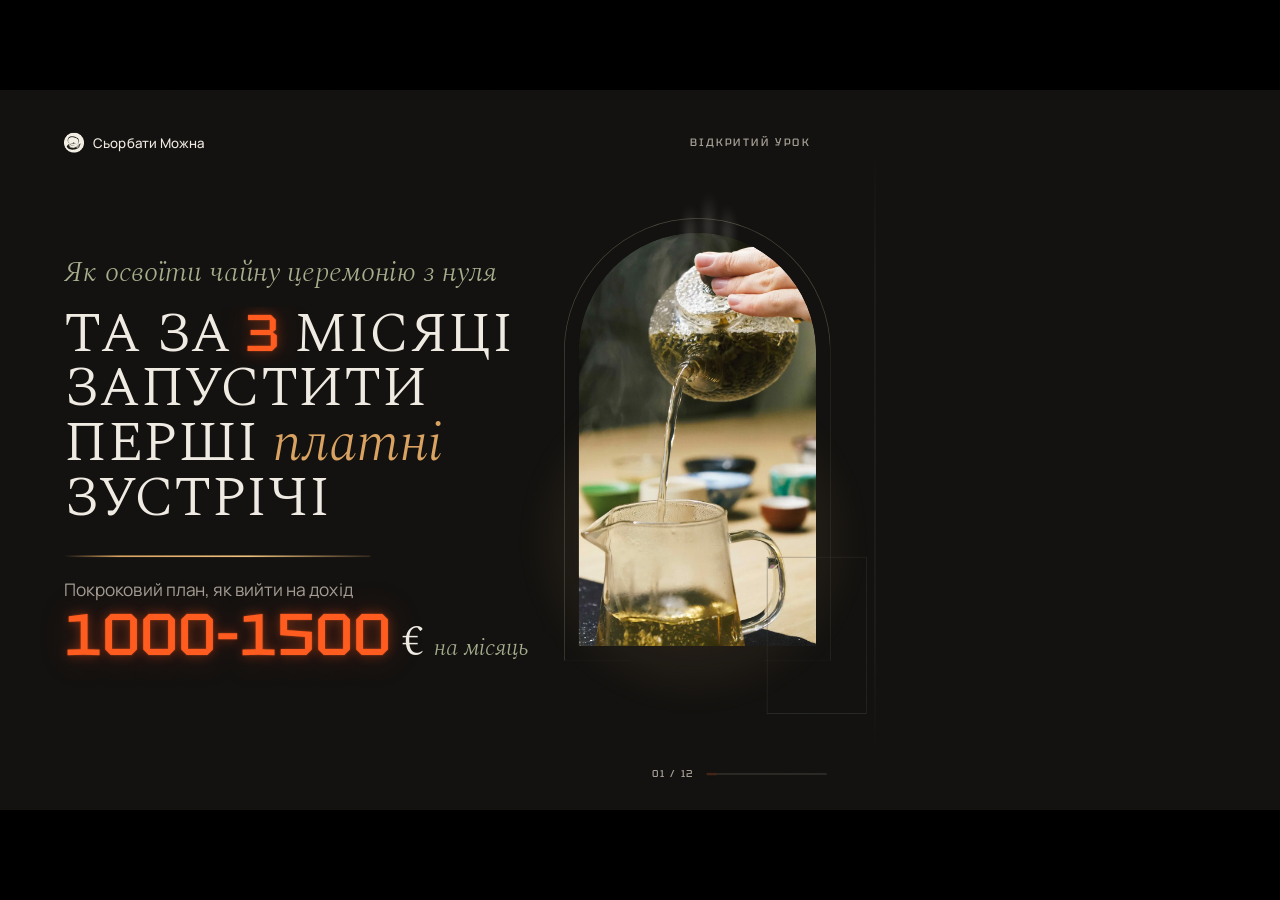
==== presentation/index.html @ bf758276 "Sales presentation at /presentation (login only) 12-slide HTML deck for the course owner's sales web" ====
<!doctype html>
<html lang="uk">
<head>
<meta charset="utf-8">
<meta name="viewport" content="width=device-width, initial-scale=1">
<title>Чайна церемонія · відкритий урок</title>
<link rel="icon" href="../assets/favicon-32.png">
<link rel="preconnect" href="https://fonts.googleapis.com">
<link rel="preconnect" href="https://fonts.gstatic.com" crossorigin>
<link href="https://fonts.googleapis.com/css2?family=Spectral:ital,wght@0,300;0,400;1,300;1,400&family=Manrope:wght@400;500;600&family=Tektur:wght@400;500&display=swap" rel="stylesheet">
<link rel="stylesheet" href="deck.css">
</head>
<body>
<main class="stage">

  <!-- 01 · Обіцянка -->
  <section class="slide dark s-title">
    <div class="halo"></div>
    <div class="content">
      <header class="top a-fade" style="--d:.1s">
        <span class="brand"><img src="../assets/favicon-32.png" alt="">Сьорбати Можна</span>
        <span class="label">Відкритий урок</span>
      </header>

      <div class="copy">
        <p class="kicker"><span class="ln"><span>Як освоїти чайну церемонію з нуля</span></span></p>
        <h1>
          <span class="ln"><span style="--d:.15s">та за <span class="num a-flick" style="--d:1.2s">3</span> місяці</span></span>
          <span class="ln"><span style="--d:.3s">запустити</span></span>
          <span class="ln"><span style="--d:.45s">перші <em>платні</em></span></span>
          <span class="ln"><span style="--d:.6s">зустрічі</span></span>
        </h1>
        <div class="pour"></div>
        <p class="plan a-fade" style="--d:1.3s">Покроковий план, як вийти на дохід</p>
        <div class="amount a-fade" style="--d:1.55s">
          <span class="num a-flick" style="--d:1.9s">1000–1500</span><span class="cur">€</span><span class="per">на місяць</span>
        </div>
      </div>

      <div class="arch-line a-fade" style="--d:.9s"></div>
      <figure class="arch"><img src="../assets/img/p04.webp" alt=""></figure>
      <div class="steam"><span></span><span></span><span></span></div>
      <img class="ink sprig" src="img/sprig-4.png" alt="">
    </div>
    <div class="video-zone"></div>
  </section>

  <!-- 02 · Сценарій 1: чай як хобі -->
  <section class="slide dark scn s-cold">
    <div class="content">
      <header class="top a-fade">
        <span class="brand"><img src="../assets/favicon-32.png" alt="">Сьорбати Можна</span>
      </header>
      <div class="copy">
        <p class="label a-fade" style="--d:.1s"><span class="num">01</span>Сценарій перший</p>
        <h2><span class="ln"><span style="--d:.15s">Уяви <em>сценарій</em></span></span></h2>
        <ol class="lines">
          <li data-step><i class="mk"></i><p>Купуєш чай, обираєш красивий посуд, пробуєш нові смаки.</p></li>
          <li data-step><i class="mk"></i><p>Чаюєш сама або пригощаєш друзів.</p></li>
          <li data-step><i class="mk"></i><p>Іноді показуєш це в Instagram.</p></li>
          <li data-step class="hit"><i class="mk"></i><p>Але замовлень на чайні церемонії немає.</p></li>
          <li data-step><i class="mk"></i><p>Незрозуміло, що запропонувати людям, за яку ціну та як знайти гостей.</p></li>
        </ol>
      </div>
      <figure class="photo"><img src="../assets/img/p01.webp" alt=""></figure>
      <div class="zero" data-step><span>Дохід з чаю</span><b>0 €</b></div>
    </div>
    <div class="video-zone"></div>
  </section>

  <!-- 03 · Сценарій 2: платні церемонії -->
  <section class="slide scn s-warm">
    <div class="content">
      <header class="top a-fade">
        <span class="brand"><img src="../assets/favicon-32.png" alt="">Сьорбати Можна</span>
      </header>
      <div class="copy">
        <p class="label a-fade" style="--d:.1s"><span class="num">02</span>Сценарій другий</p>
        <h2><span class="ln"><span style="--d:.15s">А тепер уяви</span></span><span class="ln"><span style="--d:.3s"><em>другий</em> сценарій</span></span></h2>
        <ol class="lines">
          <li data-step><i class="mk"></i><p>Знаєш, як обрати чай, підготувати посуд і простір.</p></li>
          <li data-step><i class="mk"></i><p>Самостійно проводиш церемонію: зустрічаєш гостей, знайомиш із чаєм, заварюєш його та ведеш зустріч.</p></li>
          <li data-step><i class="mk"></i><p>Маєш зрозумілу пропозицію: для кого церемонія, скільки триває та коштує.</p></li>
          <li data-step><i class="mk"></i><p>Люди записуються й оплачують участь.</p></li>
          <li data-step><i class="mk"></i><p>Ти розумієш, як розвивати цей напрям із фінансовим орієнтиром <span class="num">1500 €</span> на місяць.</p></li>
        </ol>
      </div>
      <div class="arch-line a-fade" style="--d:.8s"></div>
      <figure class="arch"><img src="../assets/img/p20.webp" alt=""></figure>
      <img class="ink sprig" src="img/sprig-1.png" alt="">
    </div>
    <div class="video-zone"></div>
  </section>

  <section class="slide dark std dark-glow">
    <div class="content">
      <header class="top a-fade"><span class="brand"><img src="../assets/favicon-32.png" alt="">Сьорбати Можна</span></header>
      <div class="copy">
        <p class="label a-fade" style="--d:.1s"><span class="num">03</span>Що насправді їх розділяє</p>
        <h2><span class="ln"><span style="--d:.15s">Різниця не в чаї</span></span><span class="ln"><span style="--d:.3s"><em>і не в посуді</em></span></span></h2>
        <p class="lead a-fade" style="--d:.7s">Між першим і другим сценарієм стоїть система з чотирьох кроків. Її можна вивчити.</p>
      </div>
      <ol class="chain">
        <li data-step><span class="num">01</span><h3>Знання</h3><p>Розумієш чай: види, якість, як обрати і заварити.</p></li>
        <li data-step><span class="num">02</span><h3>Церемонія</h3><p>Впевнено ведеш зустріч: від посуду до атмосфери.</p></li>
        <li data-step><span class="num">03</span><h3>Пропозиція</h3><p>Для кого, скільки триває і скільки коштує.</p></li>
        <li data-step><span class="num">04</span><h3>Гості</h3><p>Де шукати аудиторію і як зібрати перших учасників.</p></li>
      </ol>
      <p class="punch" data-step>Саме цьому і присвячений курс.</p>
    </div>
    <div class="video-zone"></div>
  </section>

  <section class="slide std light-glow">
    <div class="content">
      <header class="top a-fade"><span class="brand"><img src="../assets/favicon-32.png" alt="">Сьорбати Можна</span></header>
      <div class="copy narrow">
        <p class="label a-fade" style="--d:.1s"><span class="num">04</span>Хто я</p>
        <h2><span class="ln"><span style="--d:.15s">Мій <em>чайний</em> шлях</span></span></h2>
        <ol class="tl">
          <li data-step><span class="yr">2014</span><p>Перша чашка, і одразу рішення: <b>пов'язати життя з чаєм.</b></p></li>
          <li data-step><span class="yr">2017</span><p>Чайний клуб у Житомирі. Пішла з офіціантки в помічниці чайного майстра, <b>на зарплату, меншу за чайові.</b></p></li>
          <li data-step><span class="yr">Далі</span><p>Чайна майстриня, потім керівниця клубу. А тоді <b>вільне плавання:</b> власні церемонії та фестивалі.</p></li>
          <li data-step><span class="yr">Європа</span><p>Церемонії у Франції, Іспанії та Польщі.</p></li>
          <li data-step><span class="yr">Польща</span><p>Чайний тестинг на <b>50 гостей:</b> 25 літрів чаю і 8 чаїв одночасно.</p></li>
        </ol>
      </div>
      <div class="frame-line a-fade" style="--d:.8s;left:868px;top:150px;width:356px;height:600px"></div>
      <figure class="frame" style="left:888px;top:170px;width:316px;height:580px"><img src="../assets/img/p21.webp" alt="" style="object-position:40% 50%"></figure>
      <div class="stat a-fade" style="--d:1.2s;left:888px;top:790px"><span class="num a-flick" style="--d:1.5s">10+</span><span>років з чаєм</span></div>
    </div>
    <div class="video-zone"></div>
  </section>

  <section class="slide dark std dark-glow">
    <div class="content">
      <header class="top a-fade"><span class="brand"><img src="../assets/favicon-32.png" alt="">Сьорбати Можна</span></header>
      <div class="copy">
        <p class="label a-fade" style="--d:.1s"><span class="num">05</span>Типові помилки</p>
        <h2><span class="ln"><span style="--d:.15s">Чому чай так і лишається <em>хобі</em></span></span></h2>
        <ol class="rows">
          <li data-step><span class="num">01</span><h3>«Ще не готова»</h3><p>Купуєш ще один чайник замість того, щоб провести першу зустріч.</p></li>
          <li data-step><span class="num">02</span><h3>Безкоштовно для друзів</h3><p>Церемонія без формату і ціни: це гостинність, а не послуга.</p></li>
          <li data-step><span class="num">03</span><h3>Віра на слово</h3><p>Обіцяли один чай, а налили інший. Без власного смаку важко бути експертом.</p></li>
          <li data-step><span class="num">04</span><h3>Чекати гостей з Instagram</h3><p>Аудиторія приходить через людей, заходи, фестивалі та спільні події.</p></li>
        </ol>
      </div>
    </div>
    <div class="video-zone"></div>
  </section>

  <section class="slide std light-glow">
    <div class="content">
      <header class="top a-fade"><span class="brand"><img src="../assets/favicon-32.png" alt="">Сьорбати Можна</span></header>
      <div class="copy narrow" style="width:760px">
        <p class="label a-fade" style="--d:.1s"><span class="num">06</span>Курс «Сьорбати Можна»</p>
        <h2><span class="ln"><span style="--d:.15s"><em>Персональне</em></span></span><span class="ln"><span style="--d:.3s">чайне навчання</span></span></h2>
        <div class="tiles">
          <div class="tile" data-step><span class="num">4</span><h3>модулі</h3><p>Від першої чашки до власної чайної справи.</p></div>
          <div class="tile" data-step><span class="num">13</span><h3>відеоуроків</h3><p>Записані заздалегідь: дивишся у власному темпі.</p></div>
          <div class="tile" data-step><span class="num">✓</span><h3>тести</h3><p>Після кожного уроку, щоб знання закріплювались.</p></div>
          <div class="tile" data-step><span class="num">1:1</span><h3>дзвінки</h3><p>Глибокі розбори саме твоїх питань і твого шляху.</p></div>
        </div>
      </div>
      <div class="frame-line a-fade" style="--d:.8s;left:910px;top:150px;width:320px;height:760px"></div>
      <figure class="frame" style="left:928px;top:168px;width:284px;height:742px"><img src="../assets/img/p15.webp" alt=""></figure>
    </div>
    <div class="video-zone"></div>
  </section>

  <section class="slide dark std dark-glow">
    <div class="content">
      <header class="top a-fade"><span class="brand"><img src="../assets/favicon-32.png" alt="">Сьорбати Можна</span></header>
      <div class="copy">
        <p class="label a-fade" style="--d:.1s"><span class="num">07</span>Програма</p>
        <h2><span class="ln"><span style="--d:.15s">Чотири тижні: <em>від чашки до справи</em></span></span></h2>
        <p class="lead a-fade" style="--d:.6s">Один модуль на тиждень. Уроки, тест і розбір на дзвінку.</p>
      </div>
      <ol class="mods">
        <li class="mod" data-step><div class="wk"><span>Тиждень 1</span><span class="num">01</span></div><h3>Знайомство з чаєм</h3><ul><li>Мій чайний шлях</li><li>Чайний стан: пункт входу</li><li>Історія чаю</li></ul><p class="q">Тест · 9 питань</p></li>
        <li class="mod" data-step><div class="wk"><span>Тиждень 2</span><span class="num">02</span></div><h3>Склад, види і вибір чаю</h3><ul><li>Склад і вплив чайного листа</li><li>Сім видів чаю і як їх роблять</li><li>Як вибрати і зберігати чай</li></ul><p class="q">Тест · 9 питань</p></li>
        <li class="mod" data-step><div class="wk"><span>Тиждень 3</span><span class="num">03</span></div><h3>Посуд і церемонії</h3><ul><li>Чайні рекомендації</li><li>Пінь Ча, Гунфу Ча, метод Лу Юя</li><li>Чайний посуд і мінімальний набір</li></ul><p class="q">Тест · 9 питань</p></li>
        <li class="mod" data-step><div class="wk"><span>Тиждень 4</span><span class="num">04</span></div><h3>Монетизація чайної справи</h3><ul><li>Де шукати аудиторію</li><li>Як організувати захід</li><li>Чайні легенди</li><li>Чайні мапи: люди і місця</li></ul><p class="q">Тест · 12 питань</p></li>
      </ol>
    </div>
    <div class="video-zone"></div>
  </section>

  <section class="slide std light-glow">
    <div class="content">
      <header class="top a-fade"><span class="brand"><img src="../assets/favicon-32.png" alt="">Сьорбати Можна</span></header>
      <div class="copy narrow" style="width:740px">
        <p class="label a-fade" style="--d:.1s"><span class="num">08</span>Персональний підхід</p>
        <h2><span class="ln"><span style="--d:.15s">Не просто записи.</span></span><span class="ln"><span style="--d:.3s"><em>Твій</em> шлях</span></span></h2>
        <ol class="path">
          <li data-step><span class="num">01</span><div><h3>Знайомство</h3><p>Говоримо про твій досвід, цілі та формат, який тобі близький.</p></div></li>
          <li data-step><span class="num">02</span><div><h3>Уроки у своєму темпі</h3><p>Модуль за модулем, з тестом після кожного уроку.</p></div></li>
          <li data-step><span class="num">03</span><div><h3>Розбори 1:1</h3><p>Глибоко занурюємось у твої питання: чай, церемонія, ціна, гості.</p></div></li>
          <li data-step class="key"><span class="num">04</span><div><h3>Твоя перша платна зустріч</h3><p>Є план: для кого, скільки триває і скільки коштує.</p></div></li>
        </ol>
      </div>
      <div class="frame-line a-fade" style="--d:.8s;left:900px;top:150px;width:330px;height:760px"></div>
      <figure class="frame" style="left:918px;top:168px;width:294px;height:742px"><img src="../assets/img/p19.webp" alt=""></figure>
    </div>
    <div class="video-zone"></div>
  </section>

  <section class="slide dark std s-money">
    <figure class="bg" style="margin:0"><img src="../assets/img/p03.webp" alt=""></figure>
    <div class="content">
      <header class="top a-fade"><span class="brand"><img src="../assets/favicon-32.png" alt="">Сьорбати Можна</span></header>
      <div class="copy">
        <p class="label a-fade" style="--d:.1s"><span class="num">09</span>Математика</p>
        <h2><span class="ln"><span style="--d:.15s">Звідки береться <em>1500 €</em></span></span></h2>
        <p class="lead a-fade" style="--d:.6s">Це не мрія, а кілька зустрічей на тиждень.</p>
      </div>
      <div class="formula">
        <div class="term" data-step><span class="num">8</span><small>зустрічей<br>на місяць</small></div>
        <span class="op" data-step>×</span>
        <div class="term" data-step><span class="num">8</span><small>гостей</small></div>
        <span class="op" data-step>×</span>
        <div class="term" data-step><span class="num">25€</span><small>за участь</small></div>
        <span class="op" data-step>=</span>
        <div class="term total" data-step><span class="num">1600 €</span><small>на місяць</small></div>
      </div>
      <p class="note a-fade" style="--d:1s"><b>Приклад розрахунку.</b> Ціна та кількість гостей залежать від міста і формату, витрати на чай і оренду окремо. Дві зустрічі на тиждень, і орієнтир досягнуто.</p>
    </div>
    <div class="video-zone"></div>
  </section>

  <section class="slide dark std dark-glow">
    <div class="content">
      <header class="top a-fade"><span class="brand"><img src="../assets/favicon-32.png" alt="">Сьорбати Можна</span></header>
      <div class="copy">
        <p class="label a-fade" style="--d:.1s"><span class="num">10</span>Вибір</p>
        <h2><span class="ln"><span style="--d:.15s">Тож який сценарій <em>твій?</em></span></span></h2>
      </div>
      <div class="choose">
        <div class="pick cold a-fade" style="--d:.5s"><img src="../assets/img/p01.webp" alt=""><p class="label">Сценарій 01</p><h3>Чай як хобі</h3><span class="amt">0 €</span></div>
        <div class="pick warm a-fade" style="--d:.8s"><img src="../assets/img/p20.webp" alt=""><p class="label">Сценарій 02</p><h3>Платні чайні церемонії</h3><span class="amt">1500 €</span></div>
      </div>
    </div>
    <div class="video-zone"></div>
  </section>

  <section class="slide dark std s-cta dark-glow">
    <div class="content">
      <header class="top a-fade"><span class="brand"><img src="../assets/favicon-32.png" alt="">Сьорбати Можна</span></header>
      <div class="copy narrow" style="width:760px">
        <p class="label a-fade" style="--d:.1s"><span class="num">11</span>Наступний крок</p>
        <h2><span class="ln"><span style="--d:.15s">Почни свій</span></span><span class="ln"><span style="--d:.3s"><em>чайний шлях</em></span></span></h2>
      </div>
      <!-- CTA: заміни цей блок на свій заклик (ціна, бонуси, посилання, QR, дедлайн) -->
      <div class="cta-box a-fade" style="--d:.7s">
        <p class="label">Місце для заклику</p>
        <p>Тут буде твоя пропозиція: ціна, бонуси для перших учасниць, посилання або QR-код і дедлайн.</p>
        <span class="btn">Записатися на курс →</span>
      </div>
      <div class="frame-line a-fade" style="--d:.8s;left:900px;top:150px;width:330px;height:760px"></div>
      <figure class="frame" style="left:918px;top:168px;width:294px;height:742px"><img src="../assets/img/p08.webp" alt=""></figure>
    </div>
    <div class="video-zone"></div>
  </section>

<!-- placeholder presenter video: on by default, V or ?clean turns it off. The real webcam comes from OBS. -->
<video class="demo-video" src="media/placeholder.mp4" muted loop playsinline preload="none"></video>
<div class="hud"><span class="count">01 / 01</span><span class="bar"><i></i></span></div>
</main>
<script src="deck.js"></script>
</body>
</html>
---- presentation/deck.css ----
/* Сьорбати Можна - presentation deck.
   1920x1080 stage scaled to the window. The right side (608px = 9:16 at full height) stays free for the presenter's
   webcam, which OBS places on top. Same family as the site: Spectral / Manrope / Tektur,
   olive accent, amber tea liquor, neon-orange numbers. Dark slides = "steeped" ground. */
:root{
  --stone:#F5F4F0; --paper:#FBFAF7; --ink:#24211F; --muted:#7A7570;
  --accent:#5E6549; --liquor:#B07A3A; --line:rgba(36,33,31,.11);
  /* dark: the site's dark-mode palette, pushed a little warmer */
  --d-ground:#12110F; --d-paper:#1C1A17; --d-ink:#EFEAE2; --d-muted:#A39D93;
  --d-accent:#A6AD8C; --d-liquor:#D9A160; --d-line:rgba(239,234,226,.12);
  --neon:#FF5A1F;
  --glow:0 0 3px rgba(255,90,31,.55),0 0 18px rgba(255,90,31,.42),0 0 52px rgba(255,74,0,.26);
  --display:"Spectral",Georgia,"Times New Roman",serif;
  --body:"Manrope","Segoe UI",system-ui,sans-serif;
  --mono:"Tektur","Manrope",ui-monospace,monospace;
  --ease:cubic-bezier(.16,1,.3,1);
  --W:1920px; --H:1080px; --video:608px; --content:calc(var(--W) - var(--video));
}
*{box-sizing:border-box}
html,body{margin:0;height:100%;background:#000;overflow:hidden}
body{font:400 24px/1.5 var(--body);-webkit-font-smoothing:antialiased}
h1,h2,h3,p{margin:0}
img{display:block}

/* stage: fixed design size, scaled by deck.js */
.stage{position:absolute;left:50%;top:50%;width:var(--W);height:var(--H);transform:translate(-50%,-50%) scale(var(--s,1));overflow:hidden}

/* slides */
.slide{position:absolute;inset:0;overflow:hidden;opacity:0;visibility:hidden;
  transition:opacity .9s var(--ease),visibility 0s linear .9s;
  background:var(--stone);color:var(--ink)}
.slide.on{opacity:1;visibility:visible;transition:opacity .9s var(--ease)}
.slide.dark{background:var(--d-ground);color:var(--d-ink)}
.content{position:absolute;inset:0 var(--video) 0 0}

/* the video third: a hairline seam (a nod to the original deck) + optional guide frame */
.video-zone{position:absolute;top:0;right:0;bottom:0;width:var(--video)}
.video-zone::before{content:"";position:absolute;left:0;top:8%;bottom:8%;width:1px;
  background:linear-gradient(transparent,var(--line) 20%,var(--line) 80%,transparent)}
.dark .video-zone::before{background:linear-gradient(transparent,var(--d-line) 20%,var(--d-line) 80%,transparent)}
.guide .video-zone::after{content:"ВІДЕО · 9:16 · 608 × 1080";position:absolute;inset:36px;border:2px dashed rgba(255,90,31,.55);border-radius:28px;
  display:grid;place-items:center;font:500 16px var(--mono);letter-spacing:.2em;color:rgba(255,90,31,.8)}

/* placeholder presenter video in the right third (?demo / V) */
.demo-video{position:absolute;top:0;right:0;width:var(--video);height:var(--H);object-fit:cover;z-index:30;display:none}
.demo .demo-video{display:block}

/* film grain over everything, very light */
.stage::after{content:"";position:absolute;inset:0;pointer-events:none;z-index:50;opacity:.07;mix-blend-mode:overlay;
  background-image:url("data:image/svg+xml;utf8,<svg xmlns='http://www.w3.org/2000/svg' width='240' height='240'><filter id='n'><feTurbulence type='fractalNoise' baseFrequency='.85' numOctaves='3' stitchTiles='stitch'/></filter><rect width='100%' height='100%' filter='url(%23n)'/></svg>")}

/* chrome: progress + counter */
.hud{position:absolute;right:calc(var(--video) + 72px);bottom:44px;z-index:40;display:flex;align-items:center;gap:18px;
  font:500 15px var(--mono);letter-spacing:.16em;color:var(--muted);transition:color .9s}
.hud.on-dark{color:var(--d-muted)}
.hud .bar{width:180px;height:2px;background:currentColor;opacity:.25;position:relative}
.hud .bar i{position:absolute;inset:0 auto 0 0;background:var(--neon);box-shadow:var(--glow);opacity:1;transition:width .8s var(--ease)}

/* shared type */
.label{font:500 16px/1.3 var(--mono);letter-spacing:.2em;text-transform:uppercase}
.num{font-family:var(--mono);font-weight:500;color:var(--neon);text-shadow:var(--glow);font-variant-numeric:tabular-nums;font-style:normal}
em{font-style:italic}
.brand{display:flex;align-items:center;gap:14px;font:500 20px var(--body);letter-spacing:.01em}
.brand img{width:30px;height:30px;border-radius:8px}

/* ink illustrations (black ink PNGs); on dark slides they turn into a pale olive line */
.ink{position:absolute;object-fit:contain}
.dark .ink{filter:invert(1) sepia(.5) saturate(.9) hue-rotate(28deg) brightness(.85)}

/* ---------- motion (only runs on the active slide) ---------- */
@keyframes rise{from{transform:translateY(110%);filter:blur(10px);opacity:0}to{transform:none;filter:none;opacity:1}}
@keyframes appear{from{opacity:0}}
@keyframes fade{from{opacity:0;transform:translateY(18px);filter:blur(8px)}to{opacity:1;transform:none;filter:none}}
@keyframes flick{0%{opacity:.1}6%{opacity:1}9%{opacity:.25}13%{opacity:1}22%{opacity:.55}26%,100%{opacity:1}}
@keyframes pour{from{clip-path:inset(0 100% 0 0)}to{clip-path:inset(0 0 0 0)}}
@keyframes unveil{from{clip-path:inset(100% 0 0 0 round 999px 999px 0 0);transform:scale(1.08)}to{clip-path:inset(0 0 0 0 round 999px 999px 0 0);transform:none}}
@keyframes drift{from{transform:translate3d(0,0,0) rotate(0)}to{transform:translate3d(-14px,-22px,0) rotate(-4deg)}}
@keyframes kenburns{from{transform:scale(1.04)}to{transform:scale(1.14) translateY(-2%)}}
@keyframes breathe{0%,100%{opacity:.55;transform:scale(1)}50%{opacity:.9;transform:scale(1.08)}}
@keyframes steam{0%{opacity:0;transform:translateY(20px) scaleY(.9)}30%{opacity:.55}100%{opacity:0;transform:translateY(-120px) scaleY(1.2)}}

.ln{display:block;overflow:hidden;padding-bottom:.06em;margin-bottom:-.06em}
.ln>span{display:inline-block}
.on .ln>span{animation:rise 1.5s var(--ease) both;animation-delay:var(--d,0s)}
.on .a-fade{animation:fade 1.4s var(--ease) both;animation-delay:var(--d,0s)}
.on .a-flick{animation:flick 1.4s both;animation-delay:var(--d,0s)}

/* step reveals (→ advances inside a slide) */
[data-step]{transition:opacity 1s var(--ease),transform 1.2s var(--ease),filter 1s var(--ease)}
[data-step]:not(.shown){opacity:0;transform:translateY(28px);filter:blur(8px)}

/* =========================================================
   01 · Title / promise
   ========================================================= */
.s-title{background:
  radial-gradient(900px 700px at 74% 62%,rgba(217,161,96,.16),transparent 62%),
  radial-gradient(700px 500px at 10% 0%,rgba(166,173,140,.08),transparent 60%),
  var(--d-ground)}
.s-title .top{position:absolute;left:96px;right:96px;top:64px;display:flex;justify-content:space-between;align-items:center}
.s-title .top .label{color:var(--d-muted)}
.s-title .copy{position:absolute;left:96px;top:248px;width:780px}
.s-title .kicker{font:300 italic 44px/1.15 var(--display);color:var(--d-accent)}
.s-title h1{margin-top:26px;font:300 84px/.98 var(--display);text-transform:uppercase;letter-spacing:.005em}
.s-title h1 em{text-transform:none;color:var(--d-liquor)}
.s-title h1 .num{font-size:.92em;letter-spacing:0}
.s-title .pour{margin:44px 0 30px;height:3px;width:460px;border-radius:3px;
  background:linear-gradient(90deg,rgba(217,161,96,0),var(--d-liquor) 18%,#F1C27D 60%,rgba(217,161,96,.15));
  box-shadow:0 0 18px rgba(217,161,96,.45)}
.s-title.on .pour{animation:pour 1.8s .9s var(--ease) both}
.s-title .plan{font:400 26px/1.4 var(--body);color:var(--d-muted)}
.s-title .amount{display:flex;align-items:baseline;gap:16px;margin-top:6px;white-space:nowrap}
.s-title .amount .num{font-size:88px;line-height:1}
.s-title .amount .cur{font:300 64px var(--display);color:var(--d-ink)}
.s-title .amount .per{font:300 italic 36px var(--display);color:var(--d-accent)}

.s-title .arch{position:absolute;left:868px;top:214px;width:356px;height:620px;margin:0;border-radius:999px 999px 0 0;overflow:hidden;
  box-shadow:0 40px 90px rgba(0,0,0,.55)}
.s-title .arch img{width:100%;height:100%;object-fit:cover;object-position:50% 60%}
.s-title.on .arch{animation:unveil 2s .25s var(--ease) both}
.s-title.on .arch img{animation:kenburns 22s 1s ease-out both}
.s-title .arch-line{position:absolute;left:846px;top:192px;width:400px;height:664px;border:1px solid rgba(166,173,140,.35);border-bottom:0;border-radius:999px 999px 0 0}
.s-title .halo{position:absolute;left:760px;top:394px;width:560px;height:560px;border-radius:50%;
  background:radial-gradient(circle,rgba(217,161,96,.22),transparent 65%);filter:blur(10px)}
.s-title.on .halo{animation:breathe 9s ease-in-out infinite}
.s-title .steam{position:absolute;left:1000px;top:120px;width:120px;height:140px}
.s-title .steam span{position:absolute;bottom:0;width:10px;height:90px;border-radius:50%;
  background:linear-gradient(to top,rgba(239,234,226,.0),rgba(239,234,226,.28),rgba(239,234,226,0));filter:blur(7px)}
.s-title .steam span:nth-child(1){left:30px}
.s-title .steam span:nth-child(2){left:58px;height:110px}
.s-title .steam span:nth-child(3){left:86px}
.s-title.on .steam span{animation:steam 5.5s ease-in-out infinite}
.s-title.on .steam span:nth-child(2){animation-delay:1.6s}
.s-title.on .steam span:nth-child(3){animation-delay:3.1s}
.s-title .sprig{left:1150px;top:700px;width:150px;height:236px;opacity:.8;transform-origin:50% 100%}
.s-title.on .sprig{animation:appear 1.6s 1.4s var(--ease) both,drift 14s 3s ease-in-out infinite alternate}
.s-title .badge{position:absolute;left:96px;bottom:110px;display:flex;gap:28px;color:var(--d-muted)}
.s-title .badge span{display:flex;align-items:center;gap:10px}
.s-title .badge span::before{content:"";width:6px;height:6px;border-radius:50%;background:var(--d-accent)}

/* =========================================================
   02-03 · Two scenarios. Same layout, opposite temperature:
   .s-cold = tea as a hobby (grey, still), .s-warm = paid ceremonies (light, amber)
   ========================================================= */
.top{position:absolute;left:96px;right:96px;top:64px;display:flex;justify-content:space-between;align-items:center}
.scn .copy{position:absolute;left:96px;top:176px;width:700px}
.scn .label{display:flex;align-items:center;gap:14px}
.scn .label .num{font-size:22px;letter-spacing:.04em}
.scn h2{margin-top:22px;font:300 76px/1 var(--display);letter-spacing:-.005em}
.scn h2 em{font-style:italic}
.scn .lines{list-style:none;margin:56px 0 0;padding:0;display:grid;gap:26px}
.scn .lines li{display:grid;grid-template-columns:44px 1fr;align-items:start;font:400 29px/1.38 var(--body)}
.scn .lines .mk{margin-top:.62em;width:22px;height:2px;border-radius:2px}
.scn .photo{position:absolute;margin:0;overflow:hidden}
.scn .photo img{width:100%;height:100%;object-fit:cover}

/* cold */
.s-cold{background:radial-gradient(900px 800px at 30% 20%,#1D1D1C,transparent 70%),#111111;color:#D6D3CE}
.s-cold .label{color:#8D8984}
.s-cold .label .num{color:#8D8984;text-shadow:none}
.s-cold h2 em{color:#9C9892}
.s-cold .lines li{color:#B9B5AF}
.s-cold .lines .mk{background:#5D5A56}
.s-cold .lines li.hit{color:#EFEAE2}
.s-cold .lines li.hit .mk{background:var(--neon);box-shadow:var(--glow)}
.s-cold .photo{left:860px;top:176px;width:360px;height:640px;border-radius:6px;filter:grayscale(1) contrast(.9) brightness(.8)}
.s-cold.on .photo{animation:appear 2.4s .2s ease both}
.s-cold.on .photo img{animation:kenburns 30s ease-out both}
.s-cold .photo::after{content:"";position:absolute;inset:0;background:linear-gradient(180deg,transparent 55%,rgba(17,17,17,.75))}
.s-cold .zero{position:absolute;left:860px;top:836px;width:360px;display:flex;justify-content:space-between;align-items:baseline;
  font:500 16px var(--mono);letter-spacing:.2em;color:#8D8984}
.s-cold .zero b{font-size:56px;letter-spacing:0;color:#6B6864;font-weight:500}
.s-cold .zero.shown b{color:var(--neon);text-shadow:var(--glow);animation:flick 1.4s .3s both}

/* warm */
.s-warm{background:
  radial-gradient(1000px 760px at 78% 58%,rgba(217,161,96,.30),transparent 62%),
  radial-gradient(800px 600px at 0% 0%,rgba(166,173,140,.20),transparent 60%),
  var(--stone)}
.s-warm .label{color:var(--muted)}
.s-warm h2 em{color:var(--liquor)}
.s-warm .lines li{color:var(--ink)}
.s-warm .lines .mk{width:24px;height:24px;margin-top:.12em;border-radius:50%;border:1.5px solid var(--accent);position:relative}
.s-warm .lines .mk::after{content:"";position:absolute;left:6px;top:3px;width:6px;height:11px;border:solid var(--accent);border-width:0 1.8px 1.8px 0;transform:rotate(45deg)}
.s-warm .lines .num{font-size:1.12em}
.s-warm .arch{position:absolute;left:868px;top:196px;width:356px;height:640px;margin:0;border-radius:999px 999px 0 0;overflow:hidden;box-shadow:0 40px 80px rgba(94,60,20,.25)}
.s-warm .arch img{width:100%;height:100%;object-fit:cover;object-position:50% 50%}
.s-warm.on .arch{animation:unveil 2s .2s var(--ease) both}
.s-warm.on .arch img{animation:kenburns 24s 1s ease-out both}
.s-warm .arch-line{position:absolute;left:846px;top:174px;width:400px;height:684px;border:1px solid rgba(94,101,73,.35);border-bottom:0;border-radius:999px 999px 0 0}
.s-warm .sprig{left:760px;top:720px;width:150px;height:150px;opacity:.75;transform:scaleX(-1)}
.s-warm.on .sprig{animation:appear 1.6s 1.2s var(--ease) both}

/* =========================================================
   04+ · shared building blocks for the rest of the deck
   ========================================================= */
.std .copy{position:absolute;left:96px;top:168px;width:1088px}
.std .copy.narrow{width:700px}
.std .label{display:flex;align-items:center;gap:14px;color:var(--muted)}
.std.dark .label{color:var(--d-muted)}
.std .label .num{font-size:22px;letter-spacing:.04em}
.std h2{margin-top:20px;font:300 70px/1.02 var(--display);letter-spacing:-.005em}
.std h2 em{color:var(--liquor)}
.std.dark h2 em{color:var(--d-liquor)}
.std .lead{margin-top:22px;font:400 27px/1.45 var(--body);color:var(--muted);max-width:30em}
.std.dark .lead{color:var(--d-muted)}
.std .muted{color:var(--muted)}
.std.dark .muted{color:var(--d-muted)}
.dark-glow{background:radial-gradient(900px 700px at 70% 70%,rgba(217,161,96,.12),transparent 62%),radial-gradient(700px 500px at 0% 0%,rgba(166,173,140,.07),transparent 60%),var(--d-ground)}
.light-glow{background:radial-gradient(1000px 760px at 78% 58%,rgba(217,161,96,.22),transparent 62%),radial-gradient(800px 600px at 0% 0%,rgba(166,173,140,.16),transparent 60%),var(--stone)}

/* framed photos */
.frame{position:absolute;margin:0;overflow:hidden;border-radius:999px 999px 0 0}
.frame.rect{border-radius:10px}
.frame img{width:100%;height:100%;object-fit:cover}
.on .frame{animation:unveil 2s .2s var(--ease) both}
.on .frame.rect{animation:appear 1.8s .2s ease both}
.on .frame img{animation:kenburns 26s 1s ease-out both}
.frame-line{position:absolute;border:1px solid rgba(94,101,73,.3);border-bottom:0;border-radius:999px 999px 0 0}
.dark .frame-line{border-color:rgba(166,173,140,.3)}

/* 04 · system chain */
.chain{position:absolute;left:96px;right:96px;top:560px;display:grid;grid-template-columns:repeat(4,1fr);gap:28px}
.chain::before{content:"";position:absolute;left:0;right:0;top:27px;height:2px;
  background:linear-gradient(90deg,var(--d-liquor),#F1C27D 60%,rgba(217,161,96,.1));opacity:.7}
.on .chain::before{animation:pour 2.2s .6s var(--ease) both}
.chain li{list-style:none;position:relative;padding-top:78px}
.chain li::before{content:"";position:absolute;left:0;top:18px;width:20px;height:20px;border-radius:50%;background:var(--d-ground);border:2px solid var(--d-liquor)}
.chain li.shown::before{background:var(--neon);border-color:var(--neon);box-shadow:var(--glow)}
.chain .num{font-size:20px;letter-spacing:.06em}
.chain h3{margin:10px 0 12px;font:300 44px/1.05 var(--display)}
.chain p{font:400 21px/1.45 var(--body);color:var(--d-muted)}
.chain{padding:0;margin:0}
.punch{position:absolute;left:96px;bottom:118px;font:300 italic 38px var(--display);color:var(--d-accent)}

/* 05 · who: timeline */
.tl{list-style:none;margin:44px 0 0;padding:0;display:grid;gap:22px;border-left:1px solid var(--line);padding-left:34px}
.tl li{position:relative;display:grid;grid-template-columns:130px 1fr;gap:18px;font:400 23px/1.42 var(--body)}
.tl li::before{content:"";position:absolute;left:-40px;top:.55em;width:11px;height:11px;border-radius:50%;background:var(--stone);border:1.5px solid var(--accent)}
.tl li.shown::before{background:var(--accent)}
.tl .yr{font:500 18px/1.9 var(--mono);letter-spacing:.12em;text-transform:uppercase;color:var(--accent)}
.tl b{font-weight:600}
.stat{position:absolute;display:flex;align-items:baseline;gap:14px;white-space:nowrap}
.stat .num{font-size:96px;line-height:1}
.stat span:last-child{font:300 italic 34px var(--display)}

/* 06 · mistakes rows */
.rows{list-style:none;margin:48px 0 0;padding:0;display:grid}
.rows li{display:grid;grid-template-columns:110px 380px 1fr;align-items:baseline;gap:28px;padding:24px 0;border-top:1px solid var(--d-line)}
.rows li:last-child{border-bottom:1px solid var(--d-line)}
.rows .num{font-size:44px}
.rows h3{font:300 38px/1.15 var(--display)}
.rows p{font:400 23px/1.45 var(--body);color:var(--d-muted)}

/* 07 · program tiles */
.tiles{display:grid;grid-template-columns:1fr 1fr;gap:20px;margin-top:48px}
.tile{padding:28px 30px 30px;border-radius:18px;background:rgba(251,250,247,.75);border:1px solid var(--line);backdrop-filter:blur(6px)}
.tile .num{display:block;font-size:64px;line-height:1}
.tile h3{margin:16px 0 6px;font:400 30px/1.15 var(--display)}
.tile p{font:400 20px/1.45 var(--body);color:var(--muted)}

/* 08 · modules */
.mods{position:absolute;left:96px;right:96px;top:420px;display:grid;grid-template-columns:repeat(4,1fr);gap:20px;margin:0;padding:0}
.mod{list-style:none;padding:28px 26px 26px;border-radius:18px;background:var(--d-paper);border:1px solid var(--d-line);min-height:480px;display:flex;flex-direction:column}
.mod.shown{border-color:rgba(217,161,96,.35)}
.mod .wk{display:flex;justify-content:space-between;align-items:baseline;font:500 15px var(--mono);letter-spacing:.16em;text-transform:uppercase;color:var(--d-muted)}
.mod .wk .num{font-size:40px;letter-spacing:0}
.mod h3{margin:20px 0 18px;font:300 34px/1.1 var(--display);min-height:2.2em}
.mod ul{margin:0;padding:0;list-style:none;display:grid;gap:10px;font:400 19px/1.4 var(--body);color:var(--d-muted)}
.mod ul li{padding-left:22px;position:relative}
.mod ul li::before{content:"";position:absolute;left:0;top:.7em;width:10px;height:1.5px;background:var(--d-accent)}
.mod .q{margin-top:auto;padding-top:18px;font:500 15px var(--mono);letter-spacing:.14em;text-transform:uppercase;color:var(--d-accent)}

/* 09 · personal path */
.path{list-style:none;margin:44px 0 0;padding:0;display:grid;gap:18px}
.path li{display:grid;grid-template-columns:76px 1fr;gap:22px;align-items:start;padding:22px 26px;border-radius:16px;background:rgba(251,250,247,.7);border:1px solid var(--line)}
.path .num{font-size:40px;line-height:1.1}
.path h3{font:400 30px/1.15 var(--display)}
.path p{margin-top:6px;font:400 20px/1.45 var(--body);color:var(--muted)}
.path li.key{border-color:rgba(176,122,58,.45);background:rgba(255,248,236,.85)}

/* 10 · money maths */
.s-money .bg{position:absolute;inset:0 var(--video) 0 0;opacity:.16;filter:grayscale(.3)}
.s-money .bg img{width:100%;height:100%;object-fit:cover}
.s-money .bg::after{content:"";position:absolute;inset:0;background:linear-gradient(90deg,var(--d-ground) 10%,rgba(18,17,15,.6) 60%,var(--d-ground))}
.formula{position:absolute;left:96px;right:96px;top:440px;display:flex;align-items:flex-end;gap:24px}
.formula .term{display:grid;gap:10px}
.formula .term .num{font-size:104px;line-height:.9}
.formula .term small{min-height:2.7em;white-space:nowrap;font:500 16px var(--mono);letter-spacing:.16em;text-transform:uppercase;color:var(--d-muted)}
.formula .op{font:300 72px/1 var(--display);color:var(--d-muted);padding-bottom:58px}
.formula .total .num{font-size:120px;white-space:nowrap}
.formula .total small{color:var(--d-liquor)}
.s-money .note{position:absolute;left:96px;bottom:118px;max-width:960px;font:400 19px/1.5 var(--body);color:var(--d-muted)}
.s-money .note b{color:var(--d-ink);font-weight:500}

/* 11 · choose */
.choose{position:absolute;left:96px;right:96px;top:440px;display:grid;grid-template-columns:1fr 1fr;gap:28px}
.pick{position:relative;height:420px;border-radius:20px;overflow:hidden;padding:34px;display:flex;flex-direction:column;justify-content:flex-end}
.pick img{position:absolute;inset:0;width:100%;height:100%;object-fit:cover;z-index:0}
.pick::after{content:"";position:absolute;inset:0;z-index:1}
.pick>*:not(img){position:relative;z-index:2}
.pick .label{color:inherit;opacity:.75}
.pick h3{margin:12px 0 10px;font:300 36px/1.08 var(--display)}
.pick .amt{font:500 64px/1 var(--mono)}
.pick.cold{color:#BDB9B3}
.pick.cold img{filter:grayscale(1) brightness(.55)}
.pick.cold::after{background:linear-gradient(180deg,rgba(17,17,17,.2),rgba(17,17,17,.92))}
.pick.cold .amt{color:#77736E}
.pick.warm{color:var(--d-ink);box-shadow:0 0 0 1px rgba(217,161,96,.5),0 30px 80px rgba(217,161,96,.18)}
.pick.warm::after{background:linear-gradient(180deg,rgba(18,17,15,0) 20%,rgba(30,20,10,.92))}
.pick.warm .amt{color:var(--neon);text-shadow:var(--glow)}

/* 12 · CTA placeholder */
.s-cta .cta-box{position:absolute;left:96px;top:440px;width:720px;padding:34px 38px;border:2px dashed rgba(217,161,96,.5);border-radius:22px}
.s-cta .cta-box p{font:400 22px/1.5 var(--body);color:var(--d-muted)}
.s-cta .cta-box .label{color:var(--d-liquor);margin-bottom:14px}
.s-cta .btn{display:inline-flex;align-items:center;gap:14px;margin-top:26px;padding:18px 32px;border-radius:999px;background:var(--d-liquor);color:#1A140C;font:600 22px var(--body)}

/* ---------- print / PDF: every slide, every step, no motion ---------- */
@media print{
  @page{size:1920px 1080px;margin:0}
  html,body{height:auto;overflow:visible;background:none}
  *{-webkit-print-color-adjust:exact;print-color-adjust:exact}
  *,*::before,*::after{animation:none!important;transition:none!important}
  .stage{position:static;transform:none;width:auto;height:auto;overflow:visible}
  .stage::after,.hud,.demo-video{display:none!important}
  .slide{position:relative;width:var(--W);height:var(--H);opacity:1;visibility:visible;break-after:page}
  [data-step]{opacity:1!important;transform:none!important;filter:none!important}
  .guide .video-zone::after{display:none}
  /* Chrome's PDF output turns blurred shadows/filters into solid boxes: drop them */
  .num{text-shadow:none!important}
  .pour,.arch,.hud .bar i,.lines .mk{box-shadow:none!important}
  .zero b,.pick .amt{text-shadow:none!important}
  .chain li::before,.pick.warm,.frame{box-shadow:none!important}
  .tile{backdrop-filter:none!important}
  .halo,.steam{display:none}
}
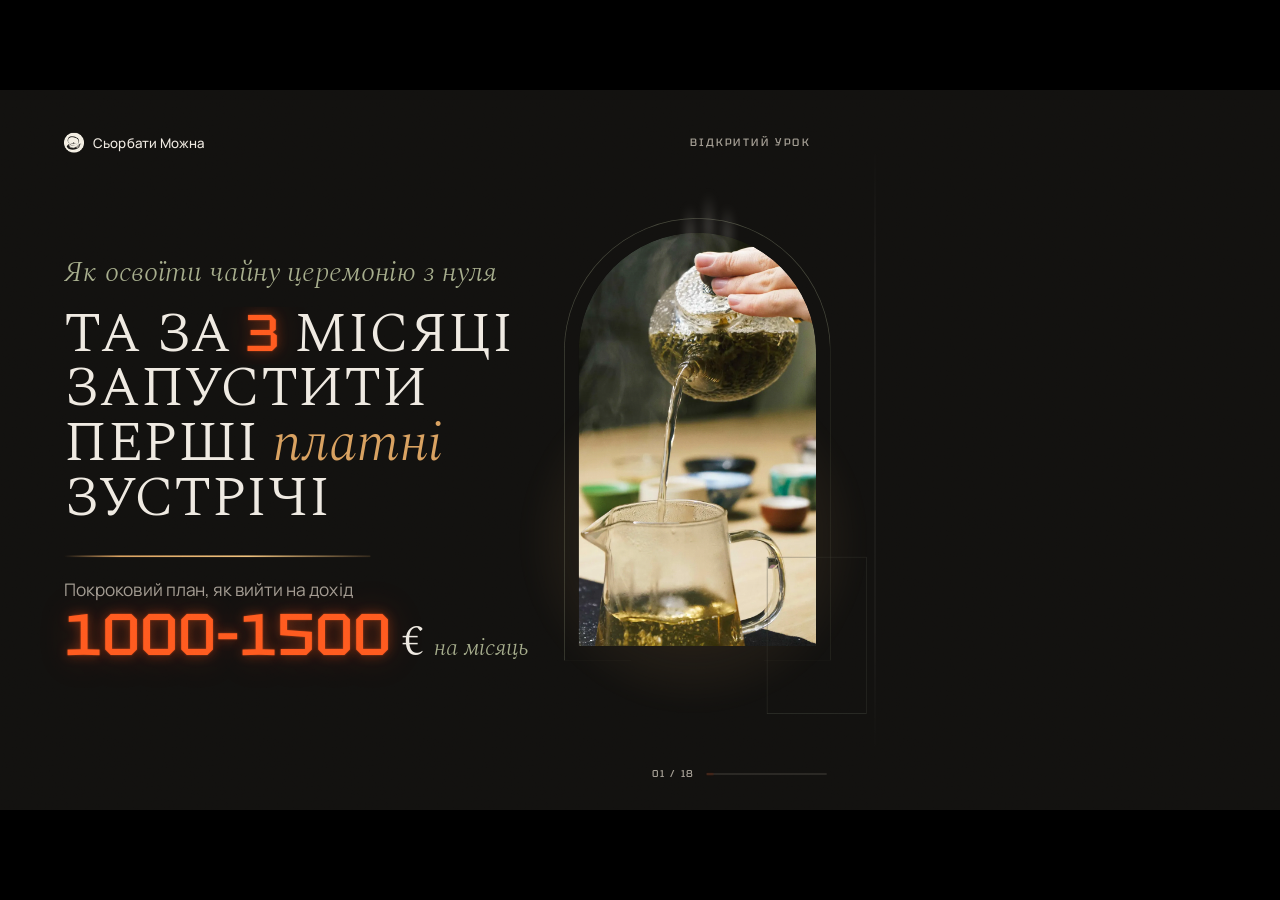
==== commit 54a4fbc4: "Presentation: new 18-slide content, drop placeholder video Co-Authored-By: Claude Opus 5.5 <noreply@" ====
--- a/presentation/index.html
+++ b/presentation/index.html
@@ -92,169 +92,327 @@
     <div class="video-zone"></div>
   </section>
 
-  <section class="slide dark std dark-glow">
-    <div class="content">
-      <header class="top a-fade"><span class="brand"><img src="../assets/favicon-32.png" alt="">Сьорбати Можна</span></header>
-      <div class="copy">
-        <p class="label a-fade" style="--d:.1s"><span class="num">03</span>Що насправді їх розділяє</p>
-        <h2><span class="ln"><span style="--d:.15s">Різниця не в чаї</span></span><span class="ln"><span style="--d:.3s"><em>і не в посуді</em></span></span></h2>
-        <p class="lead a-fade" style="--d:.7s">Між першим і другим сценарієм стоїть система з чотирьох кроків. Її можна вивчити.</p>
+  <!-- 04 · Результати учнів -->
+  <section class="slide dark std dark-glow">
+    <div class="content">
+      <header class="top a-fade"><span class="brand"><img src="../assets/favicon-32.png" alt="">Сьорбати Можна</span></header>
+      <div class="copy">
+        <p class="label a-fade" style="--d:.1s">Перш ніж ми почнемо</p>
+        <h2><span class="ln"><span style="--d:.15s">Результати <em>учнів</em></span></span></h2>
+      </div>
+      <div class="cases">
+        <article class="case" data-step>
+          <header><span class="mono">Н</span><div><h3>Настя</h3><p class="label">Перша церемонія на ретриті</p></div></header>
+          <dl>
+            <dt>Було</dt><dd>Цікавилась чайною культурою, але було недостатньо знань.</dd>
+            <dt>Стало</dt><dd>Пройшла навчання і вже провела свою першу чайну церемонію на ретриті.</dd>
+          </dl>
+        </article>
+        <article class="case" data-step>
+          <header><span class="mono">І</span><div><h3>Ігор</h3><p class="label">Церемонії в Іспанії</p></div></header>
+          <dl>
+            <dt>Було</dt><dd>Має логістичну компанію в Польщі, але відчував, що хоче більшого, ніж просто заробляти гроші: наповнити життя приємним оточенням і естетикою.</dd>
+            <dt>Стало</dt><dd>Пройшов чайний курс і вже успішно проводить чайні церемонії в Іспанії.</dd>
+          </dl>
+        </article>
+      </div>
+    </div>
+    <div class="video-zone"></div>
+  </section>
+
+  <!-- 05 · Хто я -->
+  <section class="slide std light-glow">
+    <div class="content">
+      <header class="top a-fade"><span class="brand"><img src="../assets/favicon-32.png" alt="">Сьорбати Можна</span></header>
+      <div class="copy narrow">
+        <p class="label a-fade" style="--d:.1s">Про мене</p>
+        <h2><span class="ln"><span style="--d:.15s">Мене звати <em>Валентина</em></span></span></h2>
+        <p class="lead a-fade" style="--d:.6s">Провідниця до чайної майстерності, дослідниця та практик, авторка першого курсу про чайну церемонію українською.</p>
+        <div class="facts">
+          <div data-step><span class="num">12</span><p>років у чайній церемонії</p></div>
+          <div data-step><span class="num">15</span><p>учнів уже пройшли навчання</p></div>
+          <div data-step><span class="num">½ млн</span><p>гривень за рік на чайних церемоніях у Польщі</p></div>
+          <div data-step><span class="num">3</span><p>формати: індивідуальні, групові та церемонії для організацій</p></div>
+        </div>
+      </div>
+      <div class="frame-line a-fade" style="--d:.8s;left:868px;top:150px;width:356px;height:760px"></div>
+      <figure class="frame" style="left:888px;top:170px;width:316px;height:740px"><img src="img/valentyna.webp" alt="Валентина веде чайну церемонію для групи гостей" style="object-position:100% 50%"></figure>
+    </div>
+    <div class="video-zone"></div>
+  </section>
+
+  <!-- 06 · Що ти зрозумієш -->
+  <section class="slide dark std dark-glow">
+    <div class="content">
+      <header class="top a-fade"><span class="brand"><img src="../assets/favicon-32.png" alt="">Сьорбати Можна</span></header>
+      <div class="copy">
+        <p class="label a-fade" style="--d:.1s">Про це відео</p>
+        <h2><span class="ln"><span style="--d:.15s">Після перегляду <em>ти зрозумієш</em></span></span></h2>
+        <ol class="checks">
+          <li data-step><span class="num">01</span><p>Які навички потрібні для проведення чайної церемонії.</p></li>
+          <li data-step><span class="num">02</span><p>Які формати можна пропонувати за оплату.</p></li>
+          <li data-step><span class="num">03</span><p>Від чого залежить ціна та як її підвищувати.</p></li>
+          <li data-step><span class="num">04</span><p>Скільки церемоній потрібно для фінансового орієнтира.</p></li>
+          <li data-step><span class="num">05</span><p>Як перейти до перших замовлень.</p></li>
+        </ol>
+      </div>
+    </div>
+    <div class="video-zone"></div>
+  </section>
+
+  <!-- 07 · Так чи ні -->
+  <section class="slide std light-glow">
+    <div class="content">
+      <header class="top a-fade"><span class="brand"><img src="../assets/favicon-32.png" alt="">Сьорбати Можна</span></header>
+      <div class="copy">
+        <p class="label a-fade" style="--d:.1s">Перевір себе</p>
+        <h2><span class="ln"><span style="--d:.15s">Відповідай <em>«так»</em> або <em>«ні»</em></span></span></h2>
+        <ol class="yn">
+          <li data-step><p>Чи можеш самостійно провести чайну церемонію від початку до кінця?</p><span>так</span><span>ні</span></li>
+          <li data-step><p>Чи знаєш, який формат запропонуєш за оплату?</p><span>так</span><span>ні</span></li>
+          <li data-step><p>Чи можеш пояснити, за що саме платить гість?</p><span>так</span><span>ні</span></li>
+          <li data-step><p>Чи знаєш, яку ціну встановити?</p><span>так</span><span>ні</span></li>
+          <li data-step><p>Чи розумієш, де знайти перших гостей?</p><span>так</span><span>ні</span></li>
+        </ol>
+      </div>
+      <p class="punch light" data-step>Якщо хоча б на одне питання відповіла <b>«ні»</b> — тобі точно варто додивитися це відео до кінця.</p>
+    </div>
+    <div class="video-zone"></div>
+  </section>
+
+  <!-- 08 · Хобі ≠ послуга -->
+  <section class="slide dark std dark-glow">
+    <div class="content">
+      <header class="top a-fade"><span class="brand"><img src="../assets/favicon-32.png" alt="">Сьорбати Можна</span></header>
+      <div class="copy">
+        <p class="label a-fade" style="--d:.1s">Важлива різниця</p>
+        <h2><span class="ln"><span style="--d:.15s">Захоплення чаєм і платна послуга</span></span><span class="ln"><span style="--d:.3s"><em>не одне й те саме</em></span></span></h2>
+      </div>
+      <ol class="stairs">
+        <li data-step><span class="label">Інтерес</span><p><b>Любити чай</b> — основа інтересу.</p></li>
+        <li data-step><span class="label">Навичка</span><p><b>Проводити церемонію</b> — навичка.</p></li>
+        <li data-step><span class="label">Послуга</span><p><b>Пропонувати її людям</b> — окрема частина роботи.</p></li>
+      </ol>
+    </div>
+    <div class="video-zone"></div>
+  </section>
+
+  <!-- 09 · Шлях до першої платної церемонії -->
+  <section class="slide dark std dark-glow">
+    <div class="content">
+      <header class="top a-fade"><span class="brand"><img src="../assets/favicon-32.png" alt="">Сьорбати Можна</span></header>
+      <div class="copy">
+        <p class="label a-fade" style="--d:.1s">Чотири кроки</p>
+        <h2><span class="ln"><span style="--d:.15s">Як перейти від захоплення чаєм</span></span><span class="ln"><span style="--d:.3s">до <em>першої платної церемонії</em></span></span></h2>
       </div>
       <ol class="chain">
-        <li data-step><span class="num">01</span><h3>Знання</h3><p>Розумієш чай: види, якість, як обрати і заварити.</p></li>
-        <li data-step><span class="num">02</span><h3>Церемонія</h3><p>Впевнено ведеш зустріч: від посуду до атмосфери.</p></li>
-        <li data-step><span class="num">03</span><h3>Пропозиція</h3><p>Для кого, скільки триває і скільки коштує.</p></li>
-        <li data-step><span class="num">04</span><h3>Гості</h3><p>Де шукати аудиторію і як зібрати перших учасників.</p></li>
+        <li data-step><span class="num">01</span><h3>Навчитися проводити церемонію</h3><p>Обирати й заварювати чай, готувати простір, зустрічати гостей і вести церемонію.</p></li>
+        <li data-step><span class="num">02</span><h3>Підготувати пропозицію</h3><p>Визначити, для кого церемонія, що на ній відбуватиметься та скільки вона триватиме.</p></li>
+        <li data-step><span class="num">03</span><h3>Визначити ціну</h3><p>Встановити вартість участі або замовлення всієї церемонії та пояснити, що входить у ціну.</p></li>
+        <li data-step><span class="num">04</span><h3>Запросити гостей</h3><p>Розповісти про конкретну церемонію й дати зрозумілий спосіб записатися.</p></li>
       </ol>
-      <p class="punch" data-step>Саме цьому і присвячений курс.</p>
-    </div>
-    <div class="video-zone"></div>
-  </section>
-
+    </div>
+    <div class="video-zone"></div>
+  </section>
+
+  <!-- 10 · Навичка -->
+  <section class="slide scn s-warm">
+    <div class="content">
+      <header class="top a-fade"><span class="brand"><img src="../assets/favicon-32.png" alt="">Сьорбати Можна</span></header>
+      <div class="copy">
+        <p class="label a-fade" style="--d:.1s">Навичка</p>
+        <h2><span class="ln"><span style="--d:.15s">Чого потрібно</span></span><span class="ln"><span style="--d:.3s"><em>навчитися</em></span></span></h2>
+        <ol class="lines">
+          <li data-step><i class="mk"></i><p>Обирати чай і працювати з ним.</p></li>
+          <li data-step><i class="mk"></i><p>Користуватися необхідним посудом.</p></li>
+          <li data-step><i class="mk"></i><p>Готувати простір.</p></li>
+          <li data-step><i class="mk"></i><p>Вести церемонію від зустрічі гостей до завершення.</p></li>
+          <li data-step><i class="mk"></i><p>Пояснювати, що відбувається, і взаємодіяти з гостями.</p></li>
+        </ol>
+      </div>
+      <div class="arch-line a-fade" style="--d:.8s"></div>
+      <figure class="arch"><img src="../assets/img/p11.webp" alt=""></figure>
+    </div>
+    <div class="video-zone"></div>
+  </section>
+
+  <!-- 11 · Формати -->
+  <section class="slide dark std dark-glow">
+    <div class="content">
+      <header class="top a-fade"><span class="brand"><img src="../assets/favicon-32.png" alt="">Сьорбати Можна</span></header>
+      <div class="copy">
+        <p class="label a-fade" style="--d:.1s">Формат</p>
+        <h2><span class="ln"><span style="--d:.15s">Яку послугу <em>можна продавати</em></span></span></h2>
+      </div>
+      <div class="fmts">
+        <article class="fmt" data-step><img src="../assets/img/p18.webp" alt=""><div><span class="num">01</span><h3>Індивідуальна церемонія</h3><p>Для одного гостя або пари.</p></div></article>
+        <article class="fmt" data-step><img src="../assets/img/p19.webp" alt=""><div><span class="num">02</span><h3>Групова церемонія</h3><p>Участь у чайній зустрічі з іншими гостями.</p></div></article>
+        <article class="fmt" data-step><img src="../assets/img/p23.webp" alt=""><div><span class="num">03</span><h3>Виїзна церемонія</h3><p>Проведення на події або в партнерському просторі.</p></div></article>
+      </div>
+    </div>
+    <div class="video-zone"></div>
+  </section>
+
+  <!-- 12 · Доповнення до практики -->
   <section class="slide std light-glow">
     <div class="content">
       <header class="top a-fade"><span class="brand"><img src="../assets/favicon-32.png" alt="">Сьорбати Можна</span></header>
-      <div class="copy narrow">
-        <p class="label a-fade" style="--d:.1s"><span class="num">04</span>Хто я</p>
-        <h2><span class="ln"><span style="--d:.15s">Мій <em>чайний</em> шлях</span></span></h2>
-        <ol class="tl">
-          <li data-step><span class="yr">2014</span><p>Перша чашка, і одразу рішення: <b>пов'язати життя з чаєм.</b></p></li>
-          <li data-step><span class="yr">2017</span><p>Чайний клуб у Житомирі. Пішла з офіціантки в помічниці чайного майстра, <b>на зарплату, меншу за чайові.</b></p></li>
-          <li data-step><span class="yr">Далі</span><p>Чайна майстриня, потім керівниця клубу. А тоді <b>вільне плавання:</b> власні церемонії та фестивалі.</p></li>
-          <li data-step><span class="yr">Європа</span><p>Церемонії у Франції, Іспанії та Польщі.</p></li>
-          <li data-step><span class="yr">Польща</span><p>Чайний тестинг на <b>50 гостей:</b> 25 літрів чаю і 8 чаїв одночасно.</p></li>
-        </ol>
-      </div>
-      <div class="frame-line a-fade" style="--d:.8s;left:868px;top:150px;width:356px;height:600px"></div>
-      <figure class="frame" style="left:888px;top:170px;width:316px;height:580px"><img src="../assets/img/p21.webp" alt="" style="object-position:40% 50%"></figure>
-      <div class="stat a-fade" style="--d:1.2s;left:888px;top:790px"><span class="num a-flick" style="--d:1.5s">10+</span><span>років з чаєм</span></div>
-    </div>
-    <div class="video-zone"></div>
-  </section>
-
-  <section class="slide dark std dark-glow">
-    <div class="content">
-      <header class="top a-fade"><span class="brand"><img src="../assets/favicon-32.png" alt="">Сьорбати Можна</span></header>
-      <div class="copy">
-        <p class="label a-fade" style="--d:.1s"><span class="num">05</span>Типові помилки</p>
-        <h2><span class="ln"><span style="--d:.15s">Чому чай так і лишається <em>хобі</em></span></span></h2>
-        <ol class="rows">
-          <li data-step><span class="num">01</span><h3>«Ще не готова»</h3><p>Купуєш ще один чайник замість того, щоб провести першу зустріч.</p></li>
-          <li data-step><span class="num">02</span><h3>Безкоштовно для друзів</h3><p>Церемонія без формату і ціни: це гостинність, а не послуга.</p></li>
-          <li data-step><span class="num">03</span><h3>Віра на слово</h3><p>Обіцяли один чай, а налили інший. Без власного смаку важко бути експертом.</p></li>
-          <li data-step><span class="num">04</span><h3>Чекати гостей з Instagram</h3><p>Аудиторія приходить через людей, заходи, фестивалі та спільні події.</p></li>
-        </ol>
-      </div>
-    </div>
-    <div class="video-zone"></div>
-  </section>
-
-  <section class="slide std light-glow">
-    <div class="content">
-      <header class="top a-fade"><span class="brand"><img src="../assets/favicon-32.png" alt="">Сьорбати Можна</span></header>
-      <div class="copy narrow" style="width:760px">
-        <p class="label a-fade" style="--d:.1s"><span class="num">06</span>Курс «Сьорбати Можна»</p>
-        <h2><span class="ln"><span style="--d:.15s"><em>Персональне</em></span></span><span class="ln"><span style="--d:.3s">чайне навчання</span></span></h2>
-        <div class="tiles">
-          <div class="tile" data-step><span class="num">4</span><h3>модулі</h3><p>Від першої чашки до власної чайної справи.</p></div>
-          <div class="tile" data-step><span class="num">13</span><h3>відеоуроків</h3><p>Записані заздалегідь: дивишся у власному темпі.</p></div>
-          <div class="tile" data-step><span class="num">✓</span><h3>тести</h3><p>Після кожного уроку, щоб знання закріплювались.</p></div>
-          <div class="tile" data-step><span class="num">1:1</span><h3>дзвінки</h3><p>Глибокі розбори саме твоїх питань і твого шляху.</p></div>
-        </div>
-      </div>
-      <div class="frame-line a-fade" style="--d:.8s;left:910px;top:150px;width:320px;height:760px"></div>
-      <figure class="frame" style="left:928px;top:168px;width:284px;height:742px"><img src="../assets/img/p15.webp" alt=""></figure>
-    </div>
-    <div class="video-zone"></div>
-  </section>
-
-  <section class="slide dark std dark-glow">
-    <div class="content">
-      <header class="top a-fade"><span class="brand"><img src="../assets/favicon-32.png" alt="">Сьорбати Можна</span></header>
-      <div class="copy">
-        <p class="label a-fade" style="--d:.1s"><span class="num">07</span>Програма</p>
-        <h2><span class="ln"><span style="--d:.15s">Чотири тижні: <em>від чашки до справи</em></span></span></h2>
-        <p class="lead a-fade" style="--d:.6s">Один модуль на тиждень. Уроки, тест і розбір на дзвінку.</p>
-      </div>
-      <ol class="mods">
-        <li class="mod" data-step><div class="wk"><span>Тиждень 1</span><span class="num">01</span></div><h3>Знайомство з чаєм</h3><ul><li>Мій чайний шлях</li><li>Чайний стан: пункт входу</li><li>Історія чаю</li></ul><p class="q">Тест · 9 питань</p></li>
-        <li class="mod" data-step><div class="wk"><span>Тиждень 2</span><span class="num">02</span></div><h3>Склад, види і вибір чаю</h3><ul><li>Склад і вплив чайного листа</li><li>Сім видів чаю і як їх роблять</li><li>Як вибрати і зберігати чай</li></ul><p class="q">Тест · 9 питань</p></li>
-        <li class="mod" data-step><div class="wk"><span>Тиждень 3</span><span class="num">03</span></div><h3>Посуд і церемонії</h3><ul><li>Чайні рекомендації</li><li>Пінь Ча, Гунфу Ча, метод Лу Юя</li><li>Чайний посуд і мінімальний набір</li></ul><p class="q">Тест · 9 питань</p></li>
-        <li class="mod" data-step><div class="wk"><span>Тиждень 4</span><span class="num">04</span></div><h3>Монетизація чайної справи</h3><ul><li>Де шукати аудиторію</li><li>Як організувати захід</li><li>Чайні легенди</li><li>Чайні мапи: люди і місця</li></ul><p class="q">Тест · 12 питань</p></li>
+      <div class="copy">
+        <p class="label a-fade" style="--d:.1s">Якщо в тебе вже є практика</p>
+        <h2><span class="ln"><span style="--d:.15s">Як чайна церемонія може</span></span><span class="ln"><span style="--d:.3s"><em>доповнити</em> наявну практику</span></span></h2>
+        <p class="lead a-fade" style="--d:.6s">Чайна церемонія — окрема послуга або додатковий формат роботи з клієнтами.</p>
+      </div>
+      <div class="roles">
+        <div data-step><span class="label">Для масажиста</span><p>Окремий розширений формат відвідування з чайною церемонією.</p></div>
+        <div data-step><span class="label">Для організатора ретриту</span><p>Частина програми події.</p></div>
+        <div data-step><span class="label">Для ведучого групових практик</span><p>Окрема чайна зустріч для своєї аудиторії.</p></div>
+      </div>
+    </div>
+    <div class="video-zone"></div>
+  </section>
+
+  <!-- 13 · Ціна -->
+  <section class="slide dark std dark-glow">
+    <div class="content">
+      <header class="top a-fade"><span class="brand"><img src="../assets/favicon-32.png" alt="">Сьорбати Можна</span></header>
+      <div class="copy">
+        <p class="label a-fade" style="--d:.1s">Ціна</p>
+        <h2><span class="ln"><span style="--d:.15s">Скільки коштує церемонія</span></span><span class="ln"><span style="--d:.3s">та <em>як підвищувати вартість</em></span></span></h2>
+      </div>
+      <p class="label factors-label a-fade" style="--d:.7s">Ціна залежить від</p>
+      <ol class="factors">
+        <li data-step><span class="num">01</span><p>формату та кількості гостей</p></li>
+        <li data-step><span class="num">02</span><p>тривалості й наповнення</p></li>
+        <li data-step><span class="num">03</span><p>умов проведення</p></li>
+        <li data-step><span class="num">04</span><p>досвіду ведучої та якості організації</p></li>
       </ol>
-    </div>
-    <div class="video-zone"></div>
-  </section>
-
-  <section class="slide std light-glow">
-    <div class="content">
-      <header class="top a-fade"><span class="brand"><img src="../assets/favicon-32.png" alt="">Сьорбати Можна</span></header>
-      <div class="copy narrow" style="width:740px">
-        <p class="label a-fade" style="--d:.1s"><span class="num">08</span>Персональний підхід</p>
-        <h2><span class="ln"><span style="--d:.15s">Не просто записи.</span></span><span class="ln"><span style="--d:.3s"><em>Твій</em> шлях</span></span></h2>
-        <ol class="path">
-          <li data-step><span class="num">01</span><div><h3>Знайомство</h3><p>Говоримо про твій досвід, цілі та формат, який тобі близький.</p></div></li>
-          <li data-step><span class="num">02</span><div><h3>Уроки у своєму темпі</h3><p>Модуль за модулем, з тестом після кожного уроку.</p></div></li>
-          <li data-step><span class="num">03</span><div><h3>Розбори 1:1</h3><p>Глибоко занурюємось у твої питання: чай, церемонія, ціна, гості.</p></div></li>
-          <li data-step class="key"><span class="num">04</span><div><h3>Твоя перша платна зустріч</h3><p>Є план: для кого, скільки триває і скільки коштує.</p></div></li>
-        </ol>
-      </div>
-      <div class="frame-line a-fade" style="--d:.8s;left:900px;top:150px;width:330px;height:760px"></div>
-      <figure class="frame" style="left:918px;top:168px;width:294px;height:742px"><img src="../assets/img/p19.webp" alt=""></figure>
-    </div>
-    <div class="video-zone"></div>
-  </section>
-
+      <p class="punch" data-step>Підвищення ціни має спиратися на зрозумілу цінність.</p>
+    </div>
+    <div class="video-zone"></div>
+  </section>
+
+  <!-- 14 · Фінансова модель -->
   <section class="slide dark std s-money">
     <figure class="bg" style="margin:0"><img src="../assets/img/p03.webp" alt=""></figure>
     <div class="content">
       <header class="top a-fade"><span class="brand"><img src="../assets/favicon-32.png" alt="">Сьорбати Можна</span></header>
       <div class="copy">
-        <p class="label a-fade" style="--d:.1s"><span class="num">09</span>Математика</p>
-        <h2><span class="ln"><span style="--d:.15s">Звідки береться <em>1500 €</em></span></span></h2>
-        <p class="lead a-fade" style="--d:.6s">Це не мрія, а кілька зустрічей на тиждень.</p>
-      </div>
-      <div class="formula">
-        <div class="term" data-step><span class="num">8</span><small>зустрічей<br>на місяць</small></div>
-        <span class="op" data-step>×</span>
-        <div class="term" data-step><span class="num">8</span><small>гостей</small></div>
-        <span class="op" data-step>×</span>
-        <div class="term" data-step><span class="num">25€</span><small>за участь</small></div>
-        <span class="op" data-step>=</span>
-        <div class="term total" data-step><span class="num">1600 €</span><small>на місяць</small></div>
-      </div>
-      <p class="note a-fade" style="--d:1s"><b>Приклад розрахунку.</b> Ціна та кількість гостей залежать від міста і формату, витрати на чай і оренду окремо. Дві зустрічі на тиждень, і орієнтир досягнуто.</p>
-    </div>
-    <div class="video-zone"></div>
-  </section>
-
-  <section class="slide dark std dark-glow">
-    <div class="content">
-      <header class="top a-fade"><span class="brand"><img src="../assets/favicon-32.png" alt="">Сьорбати Можна</span></header>
-      <div class="copy">
-        <p class="label a-fade" style="--d:.1s"><span class="num">10</span>Вибір</p>
-        <h2><span class="ln"><span style="--d:.15s">Тож який сценарій <em>твій?</em></span></span></h2>
-      </div>
-      <div class="choose">
-        <div class="pick cold a-fade" style="--d:.5s"><img src="../assets/img/p01.webp" alt=""><p class="label">Сценарій 01</p><h3>Чай як хобі</h3><span class="amt">0 €</span></div>
-        <div class="pick warm a-fade" style="--d:.8s"><img src="../assets/img/p20.webp" alt=""><p class="label">Сценарій 02</p><h3>Платні чайні церемонії</h3><span class="amt">1500 €</span></div>
-      </div>
-    </div>
-    <div class="video-zone"></div>
-  </section>
-
+        <p class="label a-fade" style="--d:.1s">Фінансовий орієнтир</p>
+        <h2><span class="ln"><span style="--d:.15s">Шлях до <em>1000–1500 €</em> на місяць</span></span></h2>
+        <p class="lead a-fade" style="--d:.6s">Один конкретний формат — одна зрозуміла модель.</p>
+      </div>
+      <div class="ledger">
+        <div class="row head" data-step><span>Формат церемонії</span><b>Чайна церемонія-нетворкінг</b></div>
+        <div class="row" data-step><span>Оплата за одну церемонію</span><b>500 грн</b><b>100 zl</b></div>
+        <div class="row" data-step><span>Церемоній на місяць</span><b>8</b><b>8</b></div>
+        <div class="row" data-step><span>Загальна виручка</span><b>40 000 грн</b><b>8 000 zl</b></div>
+        <div class="row minus" data-step><span>Витрати</span><b>−10 000 грн</b><b>−3 000 zl</b></div>
+        <div class="row total" data-step><span>Після витрат</span><b class="num">30 000 грн</b><b class="num">5 000 zl</b></div>
+      </div>
+      <aside class="basis a-fade" style="--d:.9s">
+        <p class="label">Розрахунок</p>
+        <ul>
+          <li><b>10</b> гостей на церемонію</li>
+          <li><b>2</b> церемонії на тиждень</li>
+          <li>У витратах: оренда приміщення, таксі, чай та реклама</li>
+        </ul>
+      </aside>
+      <p class="note a-fade" style="--d:1.1s"><b>Приклад моделі, не гарантія доходу.</b> Результат залежить від записів, ціни та витрат.</p>
+    </div>
+    <div class="video-zone"></div>
+  </section>
+
+  <!-- 15 · Запрошення -->
+  <section class="slide std light-glow">
+    <div class="content">
+      <header class="top a-fade"><span class="brand"><img src="../assets/favicon-32.png" alt="">Сьорбати Можна</span></header>
+      <div class="copy" style="width:640px">
+        <p class="label a-fade" style="--d:.1s">Перші замовлення</p>
+        <h2><span class="ln"><span style="--d:.15s">Від фото чаю</span></span><span class="ln"><span style="--d:.3s">до <em>перших замовлень</em></span></span></h2>
+        <p class="lead a-fade" style="--d:.6s">Людині потрібно побачити конкретне запрошення.</p>
+        <ol class="invite-list">
+          <li data-step><span class="num">1</span>Для кого церемонія.</li>
+          <li data-step><span class="num">2</span>Що на ній відбуватиметься.</li>
+          <li data-step><span class="num">3</span>Де й коли вона пройде.</li>
+          <li data-step><span class="num">4</span>Скільки коштує участь.</li>
+          <li data-step><span class="num">5</span>Як записатися.</li>
+        </ol>
+      </div>
+      <!-- приклад запрошення: деталі умовні, заміни на свої -->
+      <article class="invite a-fade" style="--d:.5s">
+        <img src="../assets/img/p05.webp" alt="">
+        <div class="body">
+          <p class="label">Запрошення</p>
+          <h3>Чайна церемонія-нетворкінг</h3>
+          <ul>
+            <li><i>1</i>Для тих, хто хоче нових знайомств у спокійній атмосфері</li>
+            <li><i>2</i>Три чаї, історії про них і живе спілкування</li>
+            <li><i>3</i>11.11.2026, 18:00 · чайний простір у центрі міста</li>
+            <li><i>4</i>100 zl · 10 місць</li>
+          </ul>
+          <span class="btn"><i>5</i>Записатися в директ →</span>
+        </div>
+      </article>
+    </div>
+    <div class="video-zone"></div>
+  </section>
+
+  <!-- 16 · План на три місяці -->
+  <section class="slide dark std dark-glow">
+    <div class="content">
+      <header class="top a-fade"><span class="brand"><img src="../assets/favicon-32.png" alt="">Сьорбати Можна</span></header>
+      <div class="copy">
+        <p class="label a-fade" style="--d:.1s">Що робити далі</p>
+        <h2><span class="ln"><span style="--d:.15s">План на <em>три місяці</em></span></span></h2>
+      </div>
+      <ol class="chain three">
+        <li data-step><span class="num">Місяць 01</span><h3>Освоїти основу</h3><p>Навчання, знайомство з необхідним оснащенням, перша практика.</p></li>
+        <li data-step><span class="num">Місяць 02</span><h3>Підготувати свою послугу</h3><p>Відпрацювати проведення, обрати формат, знайти приміщення, визначити ціну.</p></li>
+        <li data-step><span class="num">Місяць 03</span><h3>Перші платні церемонії</h3><p>Підготувати запрошення, залучати гостей, проводити церемонії за наявності готовності та записів.</p></li>
+      </ol>
+    </div>
+    <div class="video-zone"></div>
+  </section>
+
+  <!-- 17 · Діагностична консультація -->
+  <section class="slide std light-glow">
+    <div class="content">
+      <header class="top a-fade"><span class="brand"><img src="../assets/favicon-32.png" alt="">Сьорбати Можна</span></header>
+      <div class="copy narrow" style="width:740px">
+        <p class="label a-fade" style="--d:.1s">Діагностична консультація</p>
+        <h2><span class="ln"><span style="--d:.15s">Твій <em>наступний</em> крок</span></span></h2>
+        <p class="lead a-fade" style="--d:.6s">Розберемо твій шлях до платних чайних церемоній:</p>
+        <ul class="ticks">
+          <li data-step>З яким досвідом і ресурсами ти починаєш.</li>
+          <li data-step>Який формат хочеш проводити.</li>
+          <li data-step>Яких навичок і підготовки бракує.</li>
+          <li data-step>Які кроки варто зробити першими.</li>
+        </ul>
+        <div class="free" data-step>
+          <div><span class="num">Безкоштовно</span><span class="label">до години</span></div>
+          <p>Після консультації ти чітко розумітимеш, як рухатися далі до своєї цілі.</p>
+        </div>
+      </div>
+      <div class="frame-line a-fade" style="--d:.8s;left:900px;top:150px;width:330px;height:760px"></div>
+      <figure class="frame" style="left:918px;top:168px;width:294px;height:742px"><img src="../assets/img/p15.webp" alt=""></figure>
+    </div>
+    <div class="video-zone"></div>
+  </section>
+
+  <!-- 18 · Анкета -->
   <section class="slide dark std s-cta dark-glow">
     <div class="content">
       <header class="top a-fade"><span class="brand"><img src="../assets/favicon-32.png" alt="">Сьорбати Можна</span></header>
       <div class="copy narrow" style="width:760px">
-        <p class="label a-fade" style="--d:.1s"><span class="num">11</span>Наступний крок</p>
-        <h2><span class="ln"><span style="--d:.15s">Почни свій</span></span><span class="ln"><span style="--d:.3s"><em>чайний шлях</em></span></span></h2>
-      </div>
-      <!-- CTA: заміни цей блок на свій заклик (ціна, бонуси, посилання, QR, дедлайн) -->
-      <div class="cta-box a-fade" style="--d:.7s">
-        <p class="label">Місце для заклику</p>
-        <p>Тут буде твоя пропозиція: ціна, бонуси для перших учасниць, посилання або QR-код і дедлайн.</p>
-        <span class="btn">Записатися на курс →</span>
+        <p class="label a-fade" style="--d:.1s">Наступний крок</p>
+        <h2><span class="ln"><span style="--d:.15s">Заповни анкету</span></span><span class="ln"><span style="--d:.3s">на <em>діагностичну консультацію</em></span></span></h2>
+        <p class="lead a-fade" style="--d:.6s">Хочеш перейти від інтересу до чаю до власних платних церемоній?</p>
+        <ol class="steps">
+          <li data-step><span class="num">1</span><p>Перейди за посиланням на анкету.</p></li>
+          <li data-step><span class="num">2</span><p>Розкажи про свій досвід і ціль.</p></li>
+          <li data-step><span class="num">3</span><p>Дочекайся повідомлення для узгодження наступного кроку.</p></li>
+        </ol>
+        <span class="btn a-fade" style="--d:1s">Заповнити анкету →</span>
       </div>
       <div class="frame-line a-fade" style="--d:.8s;left:900px;top:150px;width:330px;height:760px"></div>
       <figure class="frame" style="left:918px;top:168px;width:294px;height:742px"><img src="../assets/img/p08.webp" alt=""></figure>
@@ -262,8 +420,6 @@
     <div class="video-zone"></div>
   </section>
 
-<!-- placeholder presenter video: on by default, V or ?clean turns it off. The real webcam comes from OBS. -->
-<video class="demo-video" src="media/placeholder.mp4" muted loop playsinline preload="none"></video>
 <div class="hud"><span class="count">01 / 01</span><span class="bar"><i></i></span></div>
 </main>
 <script src="deck.js"></script>
--- a/presentation/deck.css
+++ b/presentation/deck.css
@@ -41,10 +41,6 @@
 .guide .video-zone::after{content:"ВІДЕО · 9:16 · 608 × 1080";position:absolute;inset:36px;border:2px dashed rgba(255,90,31,.55);border-radius:28px;
   display:grid;place-items:center;font:500 16px var(--mono);letter-spacing:.2em;color:rgba(255,90,31,.8)}
 
-/* placeholder presenter video in the right third (?demo / V) */
-.demo-video{position:absolute;top:0;right:0;width:var(--video);height:var(--H);object-fit:cover;z-index:30;display:none}
-.demo .demo-video{display:block}
-
 /* film grain over everything, very light */
 .stage::after{content:"";position:absolute;inset:0;pointer-events:none;z-index:50;opacity:.07;mix-blend-mode:overlay;
   background-image:url("data:image/svg+xml;utf8,<svg xmlns='http://www.w3.org/2000/svg' width='240' height='240'><filter id='n'><feTurbulence type='fractalNoise' baseFrequency='.85' numOctaves='3' stitchTiles='stitch'/></filter><rect width='100%' height='100%' filter='url(%23n)'/></svg>")}
@@ -309,11 +305,133 @@
 .pick.warm::after{background:linear-gradient(180deg,rgba(18,17,15,0) 20%,rgba(30,20,10,.92))}
 .pick.warm .amt{color:var(--neon);text-shadow:var(--glow)}
 
-/* 12 · CTA placeholder */
-.s-cta .cta-box{position:absolute;left:96px;top:440px;width:720px;padding:34px 38px;border:2px dashed rgba(217,161,96,.5);border-radius:22px}
-.s-cta .cta-box p{font:400 22px/1.5 var(--body);color:var(--d-muted)}
-.s-cta .cta-box .label{color:var(--d-liquor);margin-bottom:14px}
-.s-cta .btn{display:inline-flex;align-items:center;gap:14px;margin-top:26px;padding:18px 32px;border-radius:999px;background:var(--d-liquor);color:#1A140C;font:600 22px var(--body)}
+/* 04 · student cases */
+.cases{position:absolute;left:96px;right:96px;top:400px;display:grid;grid-template-columns:1fr 1fr;gap:28px}
+.case{padding:34px 36px 36px;border-radius:20px;background:var(--d-paper);border:1px solid var(--d-line)}
+.case.shown{border-color:rgba(217,161,96,.35)}
+.case header{display:flex;align-items:center;gap:22px}
+.case .mono{width:72px;height:72px;border-radius:50%;display:grid;place-items:center;flex:none;
+  font:300 40px var(--display);color:var(--d-liquor);border:1.5px solid rgba(217,161,96,.5)}
+.case h3{font:300 46px/1 var(--display)}
+.case header .label{margin-top:8px;color:var(--d-accent);font-size:14px}
+.case dl{margin:30px 0 0;display:grid;grid-template-columns:96px 1fr;gap:18px 18px}
+.case dt{font:500 14px/2.1 var(--mono);letter-spacing:.18em;text-transform:uppercase;color:var(--d-muted)}
+.case dd{margin:0;font:400 22px/1.45 var(--body);color:var(--d-muted)}
+.case dt:nth-of-type(2){color:var(--neon);text-shadow:var(--glow)}
+.case dd:nth-of-type(2){color:var(--d-ink)}
+
+/* 05 · facts */
+.facts{display:grid;grid-template-columns:1fr 1fr;gap:18px;margin-top:40px}
+.facts>div{padding:22px 26px 24px;border-radius:16px;background:rgba(251,250,247,.75);border:1px solid var(--line)}
+.facts .num{display:block;font-size:56px;line-height:1}
+.facts p{margin-top:10px;font:400 19px/1.4 var(--body);color:var(--muted)}
+
+/* 06 · numbered checklist */
+.checks{list-style:none;margin:56px 0 0;padding:0;display:grid}
+.checks li{display:grid;grid-template-columns:96px 1fr;align-items:baseline;padding:24px 0;border-top:1px solid var(--d-line)}
+.checks li:last-child{border-bottom:1px solid var(--d-line)}
+.checks .num{font-size:30px}
+.checks p{font:300 36px/1.25 var(--display)}
+
+/* 07 · yes / no */
+.yn{list-style:none;margin:48px 0 0;padding:0;display:grid;gap:14px}
+.yn li{display:grid;grid-template-columns:1fr auto auto;align-items:center;gap:14px;padding:18px 18px 18px 30px;border-radius:16px;
+  background:rgba(251,250,247,.75);border:1px solid var(--line)}
+.yn p{font:400 25px/1.35 var(--body)}
+.yn span{width:84px;padding:8px 0;border-radius:999px;text-align:center;font:500 15px var(--mono);letter-spacing:.16em;text-transform:uppercase;
+  color:var(--accent);border:1.5px solid rgba(94,101,73,.4)}
+.yn span:last-child{color:var(--liquor);border-color:rgba(176,122,58,.5)}
+.punch.light{right:96px;color:var(--ink);font-size:32px;line-height:1.3}
+.punch.light b{font-weight:400;color:var(--neon);text-shadow:var(--glow)}
+
+/* 08 · three stairs: interest → skill → service */
+.stairs{position:absolute;left:96px;right:96px;bottom:150px;display:grid;grid-template-columns:repeat(3,1fr);gap:20px;align-items:end;margin:0;padding:0}
+.stairs li{list-style:none;padding:30px 30px 34px;border-radius:18px 18px 4px 4px;background:var(--d-paper);border:1px solid var(--d-line);
+  display:flex;flex-direction:column;justify-content:space-between}
+.stairs li:nth-child(1){height:220px}
+.stairs li:nth-child(2){height:300px}
+.stairs li:nth-child(3){height:380px;border-color:rgba(217,161,96,.45);background:linear-gradient(180deg,rgba(217,161,96,.12),var(--d-paper))}
+.stairs .label{color:var(--d-accent)}
+.stairs li:nth-child(3) .label{color:var(--neon);text-shadow:var(--glow)}
+.stairs p{font:300 30px/1.25 var(--display);color:var(--d-muted)}
+.stairs b{font-weight:400;color:var(--d-ink)}
+
+/* 11 · formats */
+.fmts{position:absolute;left:96px;right:96px;top:380px;display:grid;grid-template-columns:repeat(3,1fr);gap:24px}
+.fmt{border-radius:20px;overflow:hidden;background:var(--d-paper);border:1px solid var(--d-line)}
+.fmt img{width:100%;height:300px;object-fit:cover}
+.fmt>div{padding:24px 28px 30px}
+.fmt .num{font-size:22px}
+.fmt h3{margin:10px 0 8px;font:300 34px/1.1 var(--display)}
+.fmt p{font:400 20px/1.45 var(--body);color:var(--d-muted)}
+
+/* 12 · roles */
+.roles{position:absolute;left:96px;right:96px;top:600px;display:grid;grid-template-columns:repeat(3,1fr);gap:22px}
+.roles>div{padding:28px 30px 32px;border-radius:18px;background:rgba(251,250,247,.75);border:1px solid var(--line)}
+.roles .label{color:var(--liquor);font-size:14px}
+.roles p{margin-top:16px;font:300 30px/1.25 var(--display)}
+
+/* 13 · price factors */
+.factors-label{position:absolute;left:96px;top:470px;color:var(--d-muted)}
+.factors{position:absolute;left:96px;right:96px;top:520px;display:grid;grid-template-columns:repeat(4,1fr);gap:20px;margin:0;padding:0}
+.factors li{list-style:none;padding:26px 26px 30px;border-radius:18px;background:var(--d-paper);border:1px solid var(--d-line);min-height:220px}
+.factors .num{font-size:30px}
+.factors p{margin-top:18px;font:300 30px/1.2 var(--display)}
+
+/* 14 · ledger */
+.ledger{position:absolute;left:96px;top:420px;width:780px}
+.ledger .row{display:grid;grid-template-columns:1fr 230px 170px;align-items:baseline;padding:14px 0;border-top:1px solid var(--d-line)}
+.ledger .row span{font:400 21px var(--body);color:var(--d-muted)}
+.ledger .row b{font:500 26px var(--mono);text-align:right;color:var(--d-ink);font-variant-numeric:tabular-nums}
+.ledger .row.head{grid-template-columns:1fr auto}
+.ledger .row.head b{font:300 italic 30px var(--display);color:var(--d-liquor)}
+.ledger .row.minus b{color:var(--d-muted)}
+.ledger .row.total{border-top:1px solid rgba(217,161,96,.5);padding-top:18px}
+.ledger .row.total span{color:var(--d-ink);font-weight:500}
+.ledger .row.total b{font-size:32px;color:var(--neon)}
+.basis{position:absolute;left:912px;top:432px;width:310px;padding:26px 28px;border-radius:18px;border:1px solid var(--d-line);background:rgba(28,26,23,.7)}
+.basis .label{color:var(--d-liquor);font-size:14px}
+.basis ul{margin:14px 0 0;padding:0;list-style:none;display:grid;gap:12px;font:400 19px/1.4 var(--body);color:var(--d-muted)}
+.basis b{font:500 22px var(--mono);color:var(--d-ink)}
+
+/* 15 · invitation */
+.invite-list{list-style:none;margin:36px 0 0;padding:0;display:grid;gap:14px;font:400 26px/1.35 var(--body)}
+.invite-list li{display:grid;grid-template-columns:52px 1fr;align-items:baseline}
+.invite-list .num{font-size:28px}
+.invite{position:absolute;left:800px;top:140px;width:440px;border-radius:22px;overflow:hidden;background:var(--paper);
+  border:1px solid var(--line);box-shadow:0 40px 90px rgba(94,60,20,.22)}
+.invite img{width:100%;height:290px;object-fit:cover;object-position:50% 40%}
+.invite .body{padding:24px 28px 28px}
+.invite .label{color:var(--liquor);font-size:13px}
+.invite h3{margin:8px 0 16px;font:300 36px/1.05 var(--display)}
+.invite ul{margin:0;padding:0;list-style:none;display:grid;gap:11px;font:400 18px/1.4 var(--body);color:var(--muted)}
+.invite li{display:grid;grid-template-columns:34px 1fr}
+.invite i,.invite .btn i{font:500 15px/24px var(--mono);font-style:normal;color:var(--neon);text-shadow:var(--glow)}
+.invite .btn{display:flex;align-items:center;gap:12px;margin-top:20px;padding:14px 22px;border-radius:999px;background:var(--ink);color:var(--paper);font:600 18px var(--body)}
+
+/* 16 · three months */
+.chain.three{grid-template-columns:repeat(3,1fr);gap:40px;top:470px}
+.chain.three .num{font-size:18px;letter-spacing:.14em;text-transform:uppercase}
+.chain.three p{font-size:23px}
+
+/* 17 · consultation */
+.ticks{list-style:none;margin:24px 0 0;padding:0;display:grid;gap:12px;font:400 24px/1.4 var(--body)}
+.ticks li{position:relative;padding-left:44px}
+.ticks li::before{content:"";position:absolute;left:0;top:.18em;width:24px;height:24px;border-radius:50%;border:1.5px solid var(--accent)}
+.ticks li::after{content:"";position:absolute;left:9px;top:.3em;width:6px;height:11px;border:solid var(--accent);border-width:0 1.8px 1.8px 0;transform:rotate(45deg)}
+.free{margin-top:34px;display:grid;grid-template-columns:auto 1fr;gap:28px;align-items:center;padding:24px 28px;border-radius:18px;
+  background:rgba(255,248,236,.85);border:1px solid rgba(176,122,58,.45)}
+.free>div{display:grid;gap:6px}
+.free .num{font-size:34px;text-transform:uppercase;letter-spacing:.04em}
+.free .label{color:var(--liquor);font-size:14px}
+.free p{font:400 20px/1.45 var(--body);color:var(--muted)}
+
+/* 18 · form CTA */
+.steps{list-style:none;margin:40px 0 0;padding:0;display:grid;gap:16px}
+.steps li{display:grid;grid-template-columns:64px 1fr;align-items:center;padding:20px 26px;border-radius:16px;background:var(--d-paper);border:1px solid var(--d-line)}
+.steps .num{font-size:36px;line-height:1}
+.steps p{font:400 24px/1.4 var(--body)}
+.s-cta .btn{display:inline-flex;align-items:center;gap:14px;margin-top:34px;padding:20px 36px;border-radius:999px;background:var(--d-liquor);color:#1A140C;font:600 24px var(--body)}
 
 /* ---------- print / PDF: every slide, every step, no motion ---------- */
 @media print{
@@ -322,7 +440,7 @@
   *{-webkit-print-color-adjust:exact;print-color-adjust:exact}
   *,*::before,*::after{animation:none!important;transition:none!important}
   .stage{position:static;transform:none;width:auto;height:auto;overflow:visible}
-  .stage::after,.hud,.demo-video{display:none!important}
+  .stage::after,.hud{display:none!important}
   .slide{position:relative;width:var(--W);height:var(--H);opacity:1;visibility:visible;break-after:page}
   [data-step]{opacity:1!important;transform:none!important;filter:none!important}
   .guide .video-zone::after{display:none}
